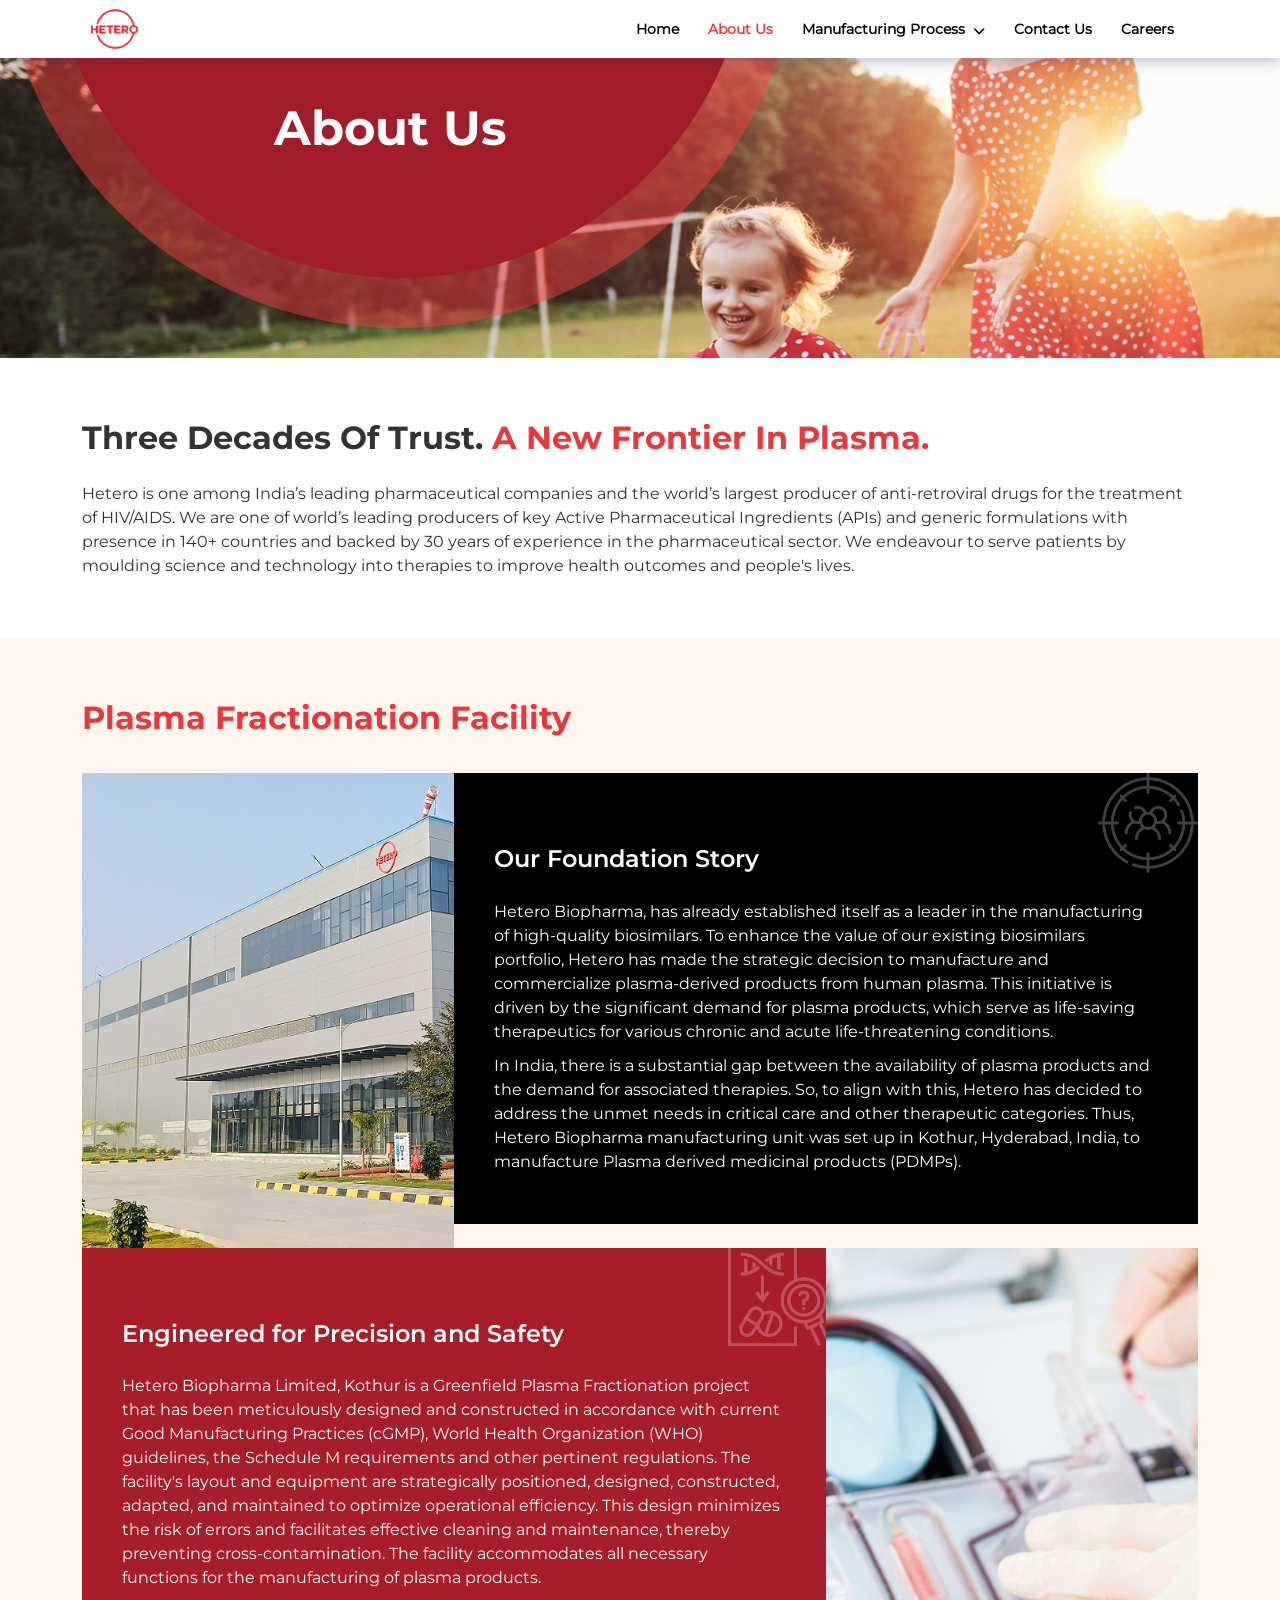
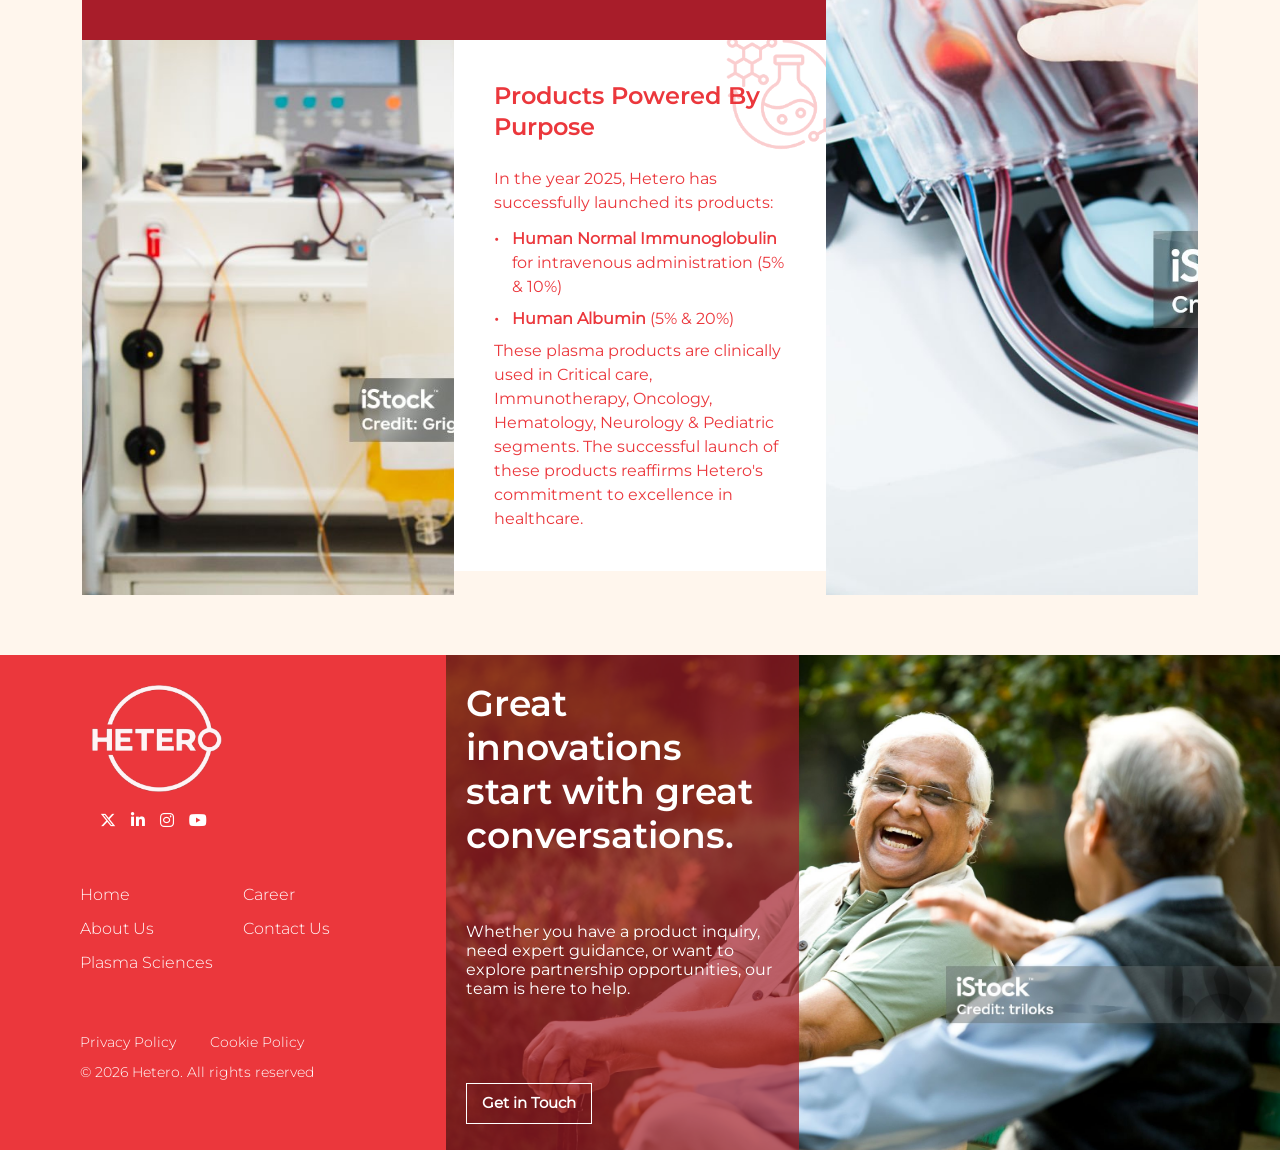
==== about.html @ d01ff50d "added all files" ====
<!doctype html>
<html lang="en">

<head>
    <!-- Required meta tags -->
    <meta charset="utf-8">
    <meta name="viewport" content="width=device-width, initial-scale=1">
    <title>About Us | Plasma Hetero
    </title>
    <meta name="description"
        content="Hetero CDMO: 30+ years of pharmaceutical excellence with 38 state-of-the-art facilities serving 145+ countries. Integrated CDMO services from discovery to commercialization with 25,000+ employees worldwide.">
    <meta name="keywords"
        content="CDMO, contract development manufacturing, pharmaceutical services, drug development, API manufacturing, hetero labs, pharmaceutical outsourcing, clinical trials, commercial manufacturing, global pharma">

    <!-- FavIcon -->
    <link rel="Icon" href="images/LOGO.svg">
    <!-- Bootstrap CSS -->
    <link href="https://cdn.jsdelivr.net/npm/bootstrap@5.0.2/dist/css/bootstrap.min.css" rel="stylesheet"
        integrity="sha384-EVSTQN3/azprG1Anm3QDgpJLIm9Nao0Yz1ztcQTwFspd3yD65VohhpuuCOmLASjC" crossorigin="anonymous">
    <!-- Font Awesome CDN -->
    <link href="https://cdnjs.cloudflare.com/ajax/libs/font-awesome/6.5.0/css/all.min.css" rel="stylesheet">



    <!-- Styling -->
    <link rel="stylesheet" href="css/styles.css">
    <link rel="stylesheet" href="css/responsive.css">

</head>

<body>
    <div class="main">
        <div class="header" id="header">
            <nav class="navbar navbar-expand-lg custom-navbar">
                <div class="container">
                    <div class="row w-100 align-items-center">

                        <!-- Logo -->
                        <div class="col-sm-2 col-3">
                            <a class="navbar-brand" href="index.html">
                                <img src="images/hetero-logos.png" alt="Hetero Logo" class="logo">
                            </a>
                        </div>
                        <!-- Menu -->
                        <div class="col-9 d-block d-xl-none">
                            <div class="d-flex justify-content-end">
                                <button class="mobile-menu-toggle" id="mobileMenuToggle">
                                    <span></span>
                                    <span></span>
                                    <span></span>
                                </button>
                            </div>
                        </div>
                        <div class="col-sm-10">
                            <div class="menu text-end">
                                <ul>
                                    <li><a href="index.html">Home</a></li>
                                    <li><a href="about.html" class="active">About Us</a></li>
                                    <li>
                                        <a href="#">
                                            Manufacturing Process
                                            <i class="fas fa-chevron-down"></i>
                                        </a>
                                        <ul class="smlmenu">
                                            <li><a href="plasma.html#plasma-fractionation">Plasma Fractionation</a></li>
                                            <li><a href="plasma.html#manufacturing-process">Manufacturing Process</a>
                                            </li>
                                            <li><a href="products.html">Our Products</a></li>
                                        </ul>
                                    </li>
                                    <li><a href="contact.html">Contact Us</a></li>
                                    <li><a href="career.html">Careers</a></li>
                                </ul>
                            </div>
                        </div>

                    </div>
                </div>
            </nav>

        </div>

        <!-- Mobile Side Navigation -->
        <div class="mobile-sidenav" id="mobileSidenav">
            <div class="sidenav-content">
                <div class="sidenav-header">
                    <button class="close-btn" id="closeSidenav">&times;</button>
                </div>

                <ul class="mobile-menu">
                    <li><a href="index.html">Home</a></li>
                    <li><a href="about.html" class="active">About Us</a></li>
                    <li class="mobile-dropdown">
                        <a href="#" class="mobile-dropdown-toggle">Manufacturing Process <i
                                class="fas fa-chevron-down arrow"></i></a>
                        <div class="mobile-submenu">
                            <a href="plasma.html#plasma-fractionation">Plasma Fractionation</a>
                            <a href="plasma.html#manufacturing-process">Manufacturing Process</a>
                            <a href="products.html">Our Products</a>
                        </div>
                    </li>
                    <li><a href="contact.html">Contact Us</a></li>
                    <li><a href="career.html">Careers</a></li>
                </ul>
            </div>
        </div>

        <!-- Overlay for mobile menu -->
        <div class="mobile-overlay" id="mobileOverlay"></div>


        <!-- Banner -->

        <div class="innerbanner" style="background-image: url(images/innerbanner/aboutus.png);">
            <!-- Large Curved Circle Overlay (Left) -->
            <div class="circle-overlay-large"></div>

            <!-- Small Decorative Circle (Right) -->
            <div class="circle-design-right">
                <div class="circle-inner"></div>
            </div>

            <div class="container">
                <div class="row">
                    <div class="col-lg-6 col-sm-12 col-12">
                        <h2>About Us</h2>
                    </div>
                </div>
            </div>
        </div>



        <section class="section section-light">
            <div class="container">
                <div class="content-wrap">
                    <h2 class="section-title">
                        <span class="title-dark">Three Decades Of Trust.</span>
                        <span class="title-accent">A New Frontier In Plasma.</span>
                    </h2>

                    <p class="section-desc">
                        Hetero is one among India’s leading pharmaceutical companies and the world’s
                        largest producer of anti-retroviral drugs for the treatment of HIV/AIDS.
                        We are one of world’s leading producers of key Active Pharmaceutical
                        Ingredients (APIs) and generic formulations with presence in 140+ countries
                        and backed by 30 years of experience in the pharmaceutical sector.
                        We endeavour to serve patients by moulding science and technology into
                        therapies to improve health outcomes and people's lives.
                    </p>
                </div>
            </div>
        </section>

        <section class="section section-soft">
            <div class="container">

                <h2 class="title-accent">Plasma Fractionation Facility</h2>

                <!-- ROW 1 -->
                <div class="row g-0">
                    <div class="col-lg-4 col-md-12">
                        <div class=" plasma-image">
                            <img src="images/building-block.png" alt="">
                        </div>
                    </div>

                    <div class="col-lg-8 col-md-12">
                        <div class="plasma-box plasma-dark">
                            <div class="plamaicon">
                                <img src="images/epidemiology.png" alt="">
                            </div>
                            <div class="plasma-content">
                                <h3 class="plasma-title">Our Foundation Story</h3>
                                <p class="plasma-text">
                                    Hetero Biopharma, has
                                    already established itself as a leader in the manufacturing of high-quality
                                    biosimilars. To enhance the value of our existing biosimilars portfolio, Hetero has
                                    made the strategic decision to manufacture and commercialize plasma-derived products
                                    from human plasma. This initiative is driven by the significant demand for plasma
                                    products, which serve as life-saving therapeutics for various chronic and acute
                                    life-threatening conditions.
                                </p>
                                <p class="plasma-text">In India, there is a substantial gap between the availability of
                                    plasma products and the demand for associated therapies. So, to align with this,
                                    Hetero has decided to address the unmet needs in critical care and other therapeutic
                                    categories. Thus, Hetero Biopharma manufacturing unit was set up in Kothur,
                                    Hyderabad, India, to manufacture Plasma derived medicinal products (PDMPs).  </p>
                            </div>
                        </div>
                    </div>
                </div>

                <!-- ROW 2 -->
                <div class="row g-0">
                    <div class="col-lg-8 col-md-12 order-lg-1 order-2">
                        <!-- Red Box with nested row inside -->
                        <div class="plasma-box plasma-accent">
                            <div class="plamaicon">
                                <img src="images/drug.png" alt="">
                            </div>
                            <div class="plasma-content">
                                <h3 class="plasma-title">Engineered for Precision and Safety</h3>
                                <p class="plasma-text">
                                    Hetero Biopharma Limited, Kothur is a Greenfield Plasma Fractionation project
                                    that has been meticulously designed and constructed in accordance with current Good
                                    Manufacturing Practices (cGMP), World Health Organization (WHO) guidelines, the
                                    Schedule M requirements and other pertinent regulations. The facility's layout and
                                    equipment are strategically positioned, designed, constructed, adapted, and
                                    maintained to optimize operational efficiency. This design minimizes the risk of
                                    errors and facilitates effective cleaning and maintenance, thereby preventing
                                    cross-contamination. The facility accommodates all necessary functions for the
                                    manufacturing of plasma products.
                                </p>
                            </div>
                        </div>

                        <!-- Nested Row for bottom 2 boxes -->
                        <div class="row g-0">
                            <div class="col-lg-6 col-md-12">
                                <div class="plasma-image-light">
                                    <img src="images/block-3.jpg" alt="">
                                </div>
                            </div>

                            <div class="col-lg-6 col-md-12">
                                <div class="plasma-box plasma-light">
                                    <div class="plamaicon">
                                        <img src="images/catalyst.png" alt="">
                                    </div>
                                    <h3 class="plasma-title">Products Powered By Purpose</h3>
                                    <p class="plasma-subtitle">In the year 2025, Hetero has successfully
                                        launched its products:</p>
                                    <ul class="plasma-list">
                                        <li><strong>Human Normal Immunoglobulin</strong> for intravenous administration
                                            (5% & 10%)</li>
                                        <li><strong>Human Albumin</strong> (5% & 20%)</li>
                                    </ul>
                                    <p class="plasma-text-small">
                                        These plasma products are clinically used in Critical care, Immunotherapy,
                                        Oncology, Hematology, Neurology & Pediatric segments. The successful launch of
                                        these products reaffirms Hetero's commitment to excellence in healthcare.
                                    </p>
                                </div>
                            </div>
                        </div>
                    </div>

                    <div class="col-lg-4 col-md-12 order-lg-2 order-1">
                        <div class="plasma-image plasma-image-full-height">
                            <img src="images/block-2.jpg" alt="">
                        </div>
                    </div>
                </div>

            </div>
        </section>

        <footer class="footer">
            <div class="container-fluid">
                <div class="footer-row">

                    <!-- LEFT : BRAND -->
                    <div class="footer-brand order-lg-1 order-2">
                        <div class="footer-box">
                            <img src="images/footer-logo.png" alt="Hetero" class="footer-logo" width="130" height="auto">
                            <ul class="footer-social">
                                <li><a href="https://x.com/heteroofficial" target="_blank"><i
                                            class="fa-brands fa-x-twitter"></i></a></li>
                                <li><a href="https://www.linkedin.com/company/hetero/" target="_blank"><i
                                            class="fa-brands fa-linkedin-in"></i></a></li>
                                <li><a href="https://www.instagram.com/hetero_pharma/" target="_blank"><i
                                            class="fa-brands fa-instagram"></i></a></li>
                                <li><a href="https://www.youtube.com/channel/UCTvsR0a-IavUR-biF5Lx3kg"
                                        target="_blank"><i class="fa-brands fa-youtube"></i></a></li>
                            </ul>

                        </div>
                        <div class="footer-box">
                            <ul class="footer-menu footer-menu-2col">
                                <li><a href="index.html">Home</a></li>
                                <li><a href="about.html">About Us</a></li>

                                <li><a href="career.html">Career</a></li>
                                <li><a href="contact.html">Contact Us</a></li>
                                <li><a href="plasma.html">Plasma Sciences</a></li>
                            </ul>

                            <div class="footer-legal">
                                <a href="privacy.html" target="_blank">Privacy Policy</a>
                                <a href="cookie.html" target="_blank">Cookie Policy</a>
                                <p>© 2026 Hetero. All rights reserved</p>
                            </div>
                        </div>
                    </div>

                    <div class="right-col order-lg-2 order-1">
                        <div class="footer-img">
                            <img src="images/footer-img.jpg" alt="">
                        </div>

                        <!-- CENTER : CTA -->
                        <div class="footer-box-right">
                            <h3 class="footer-title">
                                Great innovations<br>
                                start with great<br>
                                conversations.
                            </h3>

                            <p class="footer-text">
                                Whether you have a product inquiry, need expert guidance,
                                or want to explore partnership opportunities, our team is here to help.
                            </p>

                            <a href="contact.html" class="btn-footer">Get in Touch</a>
                        </div>
                    </div>



                </div>
            </div>
        </footer>
    </div>


    <!-- JS Scripts at the end for better performance -->
    <script src="https://ajax.googleapis.com/ajax/libs/jquery/3.5.1/jquery.min.js"></script>

    <!-- Bootstrap Bundle with Popper -->
    <script src="https://cdn.jsdelivr.net/npm/bootstrap@5.3.3/dist/js/bootstrap.bundle.min.js"></script>

    <script src="js/script.js"></script>
</body>

</html>
---- css/styles.css ----
@font-face {
    font-family: 'Montserrat-Regular';
    src: url(../fonts/Montserrat-Regular.ttf);
}

@font-face {
    font-family: 'Montserrat-Light';
    src: url(../fonts/Montserrat-Light.ttf);
}

@font-face {
    font-family: 'Montserrat-Medium';
    src: url(../fonts/Montserrat-Medium.ttf);
}

@font-face {
    font-family: 'Montserrat-SemiBold';
    src: url(../fonts/Montserrat-SemiBold.ttf);
}

@font-face {
    font-family: 'Montserrat-Bold';
    src: url(../fonts/Montserrat-Bold.ttf);
}


.text-danger {
    color: #EB373C !important;
}


h1 {
    font-size: 40px;
    line-height: 1.35;
    margin-bottom: 0.4em;
    font-weight: 800;
}

h2 {
    font-size: 32px;
    line-height: 40px;
    margin-bottom: 35px;
    font-family: 'Montserrat-Bold';
}

h3 {
    font-size: 34px;
    font-family: 'Montserrat-SemiBold';
    color: #000;
    line-height: normal;
}

h4 {
    font-size: 24px;
    line-height: normal;
    margin-bottom: 1em;
}

h5 {
    font-size: 12px;
    line-height: 1.6;
    margin-bottom: 1.1em;
}

ul {
    list-style-type: none;
    margin: 0px !important;
    padding: 0px;
}

ul li {
    list-style-type: none;
    margin: 0px;
    padding: 0;
    font-size: 12px;
}

p {
    font-size: 16px;
    padding-bottom: 0;
    margin-bottom: 0;
}

a {
    text-decoration: none;
}

html {
    height: 100%;
    width: 100%;
}

body {
    height: 100%;
    overflow-x: hidden;
    font-family: 'Montserrat-Regular';
    color: #000
}

img,
div {
    -moz-transition: all 1s ease-in-out;
    -o-transition: all 1s ease-in-out;
    -ms-transition: all 1s ease-in-out;
    transition: all 1s ease-in-out;
}

section {
    padding: 60px 0 60px 0;
}

.main {
    width: 100%;
}


#header {
    background: rgb(255, 255, 255);
    position: fixed;
    top: 0;
    width: 100%;
    z-index: 999;
    transition: all 0.3s ease-in-out;
    padding: 0px 0;
    left: 0 !important;
    right: 0 !important;
    box-shadow: 0px 4px 12px 0px #2D255640;
    overflow: visible;
}

/* #header.scrolled {background: rgba(255, 255, 255, 1);box-shadow: 0px 2px 10px 0px #F3D9E2;} */
.logo {
    width: 40%;
    padding-bottom: 0px;
    max-height: 120px;
}

.navbar {
    padding: 0;
}

.menu ul {
    transition: all 1s ease-in-out;
    position: relative;
    margin: 0;
    padding: 0;
    list-style: none;
}

.menu ul li {
    display: inline-block;
    text-align: end;
    position: relative;
}

.menu ul li a {
    display: block;
    text-align: center;
    padding-left: 25px;
    font-weight: 600;
    font-size: 14px;
    font-style: normal;
    line-height: normal;
    color: #000;
    position: relative;
    text-decoration: none;
    transition: all 0.3s ease-in-out;
}

.menu ul li a.active {
    color: #EB373C;
    font-weight: 600;
}

.line {
    position: relative;
}

.line::before {
    position: absolute;
    content: "";
    top: 10px;
    right: 77px;
    width: 4px;
    height: 15px;
    background-color: #D9D9D9;
}

/* Hover effect - top border */
.menu ul li a::before {
    content: "";
    position: absolute;
    top: -36px;
    left: 8px;
    height: 6px;
    width: 100%;
    background-color: #EB373C;
    transform: scaleX(0);
    transform-origin: center;
    transition: transform 0.3s ease-in-out;
}

/* Show top line on hover */
.menu>ul>li>a:hover::before {
    transform: scaleX(1);
}

/* Show top line when menu item is active */
.menu>ul>li>a.active::before {
    transform: scaleX(1);
}

/* Base submenu state */
.menu ul li>ul {
    position: absolute;
    top: calc(100% + 35px);
    left: 50%;
    transform: translateX(-40%);
    background-color: #EB373C;
    display: block;
    text-align: left !important;
    backdrop-filter: blur(16px);
    border-radius: 0px;
    opacity: 0;
    visibility: hidden;
    transition: opacity 0.3s ease-in-out, visibility 0.3s ease-in-out;
    overflow: visible;
    pointer-events: none;
    min-width: 185px;
    max-width: 210px;
    box-shadow: 0px 4px 12px 0px rgba(45, 37, 86, 0.15);
    z-index: 1000;
    margin-top: 0;
    border: 1.5px solid #EB373C
}

/* Invisible bridge to prevent hover gap - FIXED */
.menu ul li>ul::before {
    content: '';
    position: absolute;
    top: -30px;
    /* Changed to match 30px gap */
    left: -20px;
    /* Extended to left */
    right: -20px;
    /* Extended to right */
    height: 30px;
    /* Changed to 30px to cover the full gap */
    background: transparent;
    pointer-events: auto;
}

/* Show submenu on parent li hover - PURE CSS */
.menu ul li:hover>ul {
    opacity: 1;
    visibility: visible;
    pointer-events: auto;
}

/* Alternative: If you want to keep using .show-sub class from JavaScript */
.menu ul li>ul.show-sub {
    opacity: 1;
    visibility: visible;
    pointer-events: auto;
}

/* Submenu items */
.menu ul li>ul li {
    border-bottom: 1px solid #EB373C;
    display: block;
    width: 100%;
    opacity: 0;
    transform: translateY(10px);
    transition: opacity 0.5s ease-in-out, transform 0.5s ease-in-out;
}

/* Animate submenu items when parent is hovered */
.menu ul li:hover>ul li {
    opacity: 1;
    transform: translateY(0);
}

/* Also animate when show-sub class is present (for JS control) */
.menu ul li>ul.show-sub li {
    opacity: 1;
    transform: translateY(0);
}

/* Stagger animation for each item */
.menu ul li:hover>ul li:nth-child(1),
.menu ul li>ul.show-sub li:nth-child(1) {
    transition-delay: 0.1s;
}

.menu ul li:hover>ul li:nth-child(2),
.menu ul li>ul.show-sub li:nth-child(2) {
    transition-delay: 0.2s;
}

.menu ul li:hover>ul li:nth-child(3),
.menu ul li>ul.show-sub li:nth-child(3) {
    transition-delay: 0.3s;
}

.menu ul li>ul li:last-child {
    border-bottom: none;
}

.menu ul li>ul li a {
    font-size: 14px;
    color: #fff;
    font-family: 'Montserrat-Light';
    white-space: nowrap;
    padding: 12px 15px;
    text-align: left;
    transition: all 0.3s ease-in-out;
}

/* active link */
.mobile-menu li a.active {
    color: rgba(161, 29, 41, 1);
    font-weight: 700;
    /* your theme color */
}

.menu ul li>ul li>a:hover {
    color: #fff;
    font-weight: 700 !important;
}

/* Icon rotation - SMALLER SIZE & SLOWER */
.menu a i {
    display: inline-block;
    transition: transform 0.6s cubic-bezier(0.4, 0, 0.2, 1);
    /* Smooth easing curve */
    margin-left: 4px;
    font-size: 12px;
    /* Reduced icon size */
    vertical-align: middle;
}

/* Rotate icon when submenu is shown */
.menu ul li:hover>a i {
    transform: rotate(180deg);
}


/* Home Page */

.main-collection {
    position: relative;
    margin-top: 40px;
    overflow: hidden;
}

.main-collection .container-fluid {
    padding: 0;
    margin-bottom: 40px;
}

.main-row {
    margin-bottom: 30px;
    position: relative;
    display: flex;
    flex-direction: row;
    width: 100%;
    justify-content: space-between;
    align-items: center;
}

.main-left {
    background-color: #A11D29;
    width: 55%;
    position: relative;
    padding: 100px 80px 80px;
    z-index: 1;
}

.main-right {
    width: 45%;
    position: relative
}

.main-right img {
    width: 100%;
    height: 100%;
    min-height: 380px;
    object-fit: cover;
    object-position: left;
}

.main-left-content h2 {
    color: #fff;
}

.main-left-content p {
    color: #fff;
    margin-bottom: 12px;
}

/* Light Pink/Rose Shadow Layer - Top Left */
.main-left::before {
    content: '';
    position: absolute;
    top: -38px;
    left: -70px;
    width: calc(100% + 100px);
    /* Extended 160px to the right */
    height: calc(100% + 80px);
    background: #A11D29B2;
    /* Light dusty rose/pink */
    z-index: -1;
    /* Behind dark red, in front of image */
}


/* banners */
.banner {
    position: relative;
    width: 100%;
    height: 500px;
    background-position: center;
    background-size: cover;
    background-repeat: no-repeat;
    overflow: hidden;
    display: flex;
    align-items: center;
    justify-content: flex-start;
    overflow: hidden;
}

.circle-overlay-large {
    position: absolute;
    left: 0px;
    bottom: -60px;
    /* Changed from top: 0 to bottom: 0 */
    max-width: 55%;
    /* Optional: prevents image from being too large */
}

.circle-overlay-large img {
    width: 100%;
    height: auto;
    /* Changed from height: 100% to maintain aspect ratio */
    display: block;
}

/* Make sure text stays above the overlays */
.banner h2 {
    color: #fff;
    font-size: 42px;
    font-weight: bold;
    margin-top: 30px;
    position: relative;
    z-index: 2;
    text-align: left;
    margin-left: 0;
    line-height: 1.2;
}

.banner p {
    color: #fff;
    font-size: 16px;
    position: relative;
    z-index: 2;
    text-align: left;
    margin-left: 0;
}

.bannertext {
    margin-top: 100px;
}

.pillar-section {
    position: relative;
    height: 748px;
}

/* Left side - Cards */
.cards-container {
    position: absolute;
    left: 0;
    top: 0;
    width: 50%;
    height: 100%;
    display: flex;
    flex-direction: column;
    padding: 0;
    background: transparent;
    z-index: 2;
    gap: 0;
}

/* Card base state - equal heights, no spacing */
.pillar-card {
    padding: 10px 20px;
    margin: 0;
    border: 0;
    border-radius: 0;
    cursor: pointer;
    transition: all 0.8s cubic-bezier(0.25, 0.46, 0.45, 0.94);
    position: relative;
    overflow: hidden;
    flex: 1 1 0;
    min-height: 0;
    display: flex;
    align-items: center;
    transform-origin: center;
    box-sizing: border-box;
}

/* Hover and Active state - smooth grow */
.pillar-card:hover,
.pillar-card.active-card {
    flex: 1.15 1 0;
    padding: 16px 40px;
}

.card-manufacturing {
    background: rgba(0, 0, 0, 0.15);
}

.card-quality {
    background: rgba(161, 29, 41, 0.5);
}

.card-technology {
    background: rgba(235, 55, 60, 0.5);
}

.card-network {
    background: hsla(30, 100%, 96%, 0.5);
}

.card-content {
    position: static;
    z-index: 1;
    width: 100%;
    transition: all 0.8s cubic-bezier(0.25, 0.46, 0.45, 0.94);
}

.card-icon {
    margin-bottom: 1rem;
    position: absolute;
    top: 15px;
    right: 15px;
    transition: none
}

.card-icon img {
    width: 55px;
    object-fit: contain;
    display: block;
    transition: opacity 0.5s ease;
}

.card-icon .icon-hover {
    position: absolute;
    top: 0;
    left: 0;
    opacity: 0;
}

/* Show default icon by default */
.card-icon .icon-default {
    opacity: 1;
}

/* On card hover or active, show hover icon */
.pillar-card:hover .card-icon .icon-default,
.pillar-card.active-card .card-icon .icon-default {
    opacity: 0;
}

.pillar-card:hover .card-icon .icon-hover,
.pillar-card.active-card .card-icon .icon-hover {
    opacity: 1;
}

/* .card-icon svg {width: 28px;height: 28px;fill: white;} */
.pillar-card h3 {
    color: white;
    font-size: 24px;
    font-weight: 600;
    margin-bottom: 10px;
    clear: none;
    transition: all 0.8s cubic-bezier(0.25, 0.46, 0.45, 0.94);
}

.pillar-card p {
    color: rgba(255, 255, 255, 0.9);
    font-size: 14px;
    line-height: normal;
    clear: both;
    transition: all 0.8s cubic-bezier(0.25, 0.46, 0.45, 0.94);
    font-family: 'Montserrat-Regular';
}

.pillar-card.active-card p {
    font-family: 'Montserrat-Medium';
}

/* Right side - Background Image */
.image-container {
    width: 100%;
    position: relative;
    overflow: hidden;
    height: 748px;
}

.background-image {
    position: absolute;
    top: 0;
    left: 0;
    width: 100%;
    height: 750px;
    background-size: cover;
    background-position: left;
    opacity: 0;
    transition: opacity 0.8s cubic-bezier(0.25, 0.46, 0.45, 0.94);
}

.background-image.active {
    opacity: 1;
}

.bg-manufacturing {
    background-image: url('../images/pillar-facility-3.jpg');
}

.bg-quality {
    background-image: url('../images/pillar-facility-2.jpg');
}

.bg-technology {
    background-image: url('../images/pillar-facility-1.jpg');
    background-position: center;
}

.bg-network {
    background-image: url('../images/pillar-facility-4.jpg');
}

/* Overlay Content */
.image-overlay {
    position: absolute;
    top: 0;
    left: 0;
    width: 100%;
    height: 100%;
    background: linear-gradient(180deg, rgba(0, 0, 0, 0.5) 0%, rgba(0, 0, 0, 0) 100%);
    display: flex;
    flex-direction: column;
    justify-content: space-between;
    z-index: 1;
}

.facility-header {
    text-align: right;
    padding: 40px;
}

.facility-header h2 {
    color: white;
    font-size: 32px;
    font-weight: 700;
    margin-bottom: 10px;
}

.explore-btn {
    display: inline-flex;
    align-items: center;
    gap: 0.5rem;
    color: #fff;
    text-decoration: none;
    font-size: 1rem;
    font-weight: 500;
    transition: all 0.3s ease;
    padding: 12px 24px;
    border-radius: 0px;
    background: transparent;
}

.explore-btn:hover {
    background: linear-gradient(104.09deg, #EB373C -1.63%, #851F22 94.96%);
    color: #fff;
}

.explore-btn i {
    transition: transform 0.3s ease;
}

.explore-btn:hover i {
    transform: translateX(5px);
}

/* Active state colors */
.card-manufacturing.active-card {
    background: linear-gradient(312.52deg, #A11D29 -7.88%, #000000 37.8%);
}

.card-quality.active-card {
    background: rgba(161, 29, 41, 1);
}

.card-technology.active-card {
    background: linear-gradient(313.36deg, #000000 -22.54%, #EB373C 28.66%);
}

.card-network.active-card {
    background: linear-gradient(312.81deg, #EB373C -54.64%, #FFF6ED 36.67%);
}

.card-network.active-card h3,
.card-network.active-card p {
    color: rgba(235, 55, 60, 1);
    font-family: 'Montserrat-Medium';
}

/* ============================= */
/* RESPONSIVE STYLES */
/* ============================= */

/* Tablet and below */
@media (max-width: 1024px) {
    .pillar-section {
        height: auto;
        min-height: 600px;
    }

    .cards-container {
        width: 100%;
        position: relative;
    }

    .pillar-card {
        flex: 1 1 0;
        min-height: 150px;
    }

    .image-container {
        height: 500px;
        position: relative;
    }

    .background-image {
        height: 500px;
    }
}

/* Mobile Carousel Design */
@media (max-width: 768px) {
    .pillar-section {
        height: auto;
        display: flex;
        flex-direction: column;
    }

    /* Cards Container -Horizontal Scroll */
    .cards-container {
        position: relative;
        width: 100%;
        height: auto;
        display: block;
        overflow: hidden;
        order: 2;
    }

    /* Cards Wrapper for Carousel */
    .cards-wrapper {
        display: flex;
        transition: transform 0.5s cubic-bezier(0.25, 0.46, 0.45, 0.94);
        width: 100%;
    }

    .pillar-card {
        flex: 0 0 100%;
        min-width: 100%;
        padding: 40px 20px;
        min-height: auto;
        display: flex;
        flex-direction: column;
        justify-content: center;
    }

    .pillar-card:hover,
    .pillar-card.active-card {
        flex: 0 0 100%;
        padding: 40px 20px;
    }

    /* Image Container - Fixed Height at Top */
    .image-container {
        position: relative;
        width: 100%;
        height: 300px;
        order: 1;
        margin-bottom: 0;
    }

    .background-image {
        height: 300px;
    }

    /* Mobile Navigation Dots - Visible and Styled */
    .mobile-dots {
        display: flex;
        justify-content: center;
        align-items: center;
        gap: 12px;
        padding: 20px;
        position: absolute;
        bottom: 20px;
        left: 50%;
        transform: translateX(-50%);
        z-index: 10;
        background: rgba(0, 0, 0, 0.3);
        backdrop-filter: blur(10px);
        border-radius: 20px;
        padding: 10px 20px;
    }

    .dot {
        width: 10px;
        height: 10px;
        border-radius: 50%;
        background: rgba(255, 255, 255, 0.4);
        cursor: pointer;
        transition: all 0.3s ease;
    }

    .dot.active {
        background: #EB373C;
        width: 12px;
        height: 12px;
    }

    /* Facility Header - Adjust for Mobile */
    .facility-header {
        padding: 20px;
        text-align: left;
    }

    .facility-header h2 {
        font-size: 24px;
        text-align: center;
    }

    .explore-btn {
        font-size: 14px;
        padding: 10px 20px;
    }

    /* Card Content */
    .card-content {
        text-align: center;
    }

    .card-icon {
        position: static;
        margin: 0 auto 15px;
        display: flex;
        justify-content: flex-start;
    }

    .pillar-card h3 {
        font-size: 22px;
        margin-bottom: 15px;
    }

    .pillar-card p {
        font-size: 15px;
        line-height: 1.6;
    }
}

/* Small mobile */
@media (max-width: 480px) {
    .image-container {
        height: 250px;
    }

    .background-image {
        height: 250px;
    }

    .pillar-card {
        padding: 30px 15px;
    }

    .pillar-card h3 {
        font-size: 20px;
    }

    .pillar-card p {
        font-size: 14px;
    }

    .card-icon img {
        width: 50px;
    }

    .facility-header h2 {
        font-size: 28px;
        text-align: left;
    }

    .mobile-dots {
        gap: 8px;
        padding: 8px 15px;
    }

    .dot {
        width: 8px;
        height: 8px;
    }

    .dot.active {
        width: 10px;
        height: 10px;
    }
}




.plasma-list-white {
    list-style: none;
    padding-left: 0;
    margin: 12px 0;
}

.plasma-list-white li {
    padding-left: 12px;
    position: relative;
    margin-bottom: 8px;
    font-size: 16px;
    color: #fff;
    margin-left: 10px;
}

.plasma-list-white li:before {
    content: "•";
    color: #fff;
    font-weight: bold;
    position: absolute;
    left: 0;
}

.plasma-list-white li strong {
    color: #fff;
}

.plasma-box1 {
    display: flex;
    flex-direction: column;
    justify-content: flex-end;
    padding: 40px;
}

.plasma-content1 {
    margin-top: 0px;
}

/* Image Boxes */
.plasma-image1 {
    padding: 0;
    min-height: 280px;
}

.plasma-image1 img {
    width: 100%;
    height: 280px;
    object-fit: cover;
    display: block;
}

/* Full height image for right column - spans all 3 boxes */
.plasma-image-full-height1 {
    height: 600px;
    min-height: 600px;
}

.plasma-image-full-height1 img {
    width: 100%;
    object-fit: cover;
    display: block;
    height: 560px;
}

/* Color Variants */
.plasma-dark1 {
    background: #000;
    color: #fff;
    min-height: 280px;
    position: relative;
    display: flex;
    justify-content: end;
}

.plasma-accent1 {
    background: #a81d2a;
    color: #fff;
    min-height: 280px;
    position: relative;
}

.plasma-light1 {
    background: #fff;
    min-height: 280px;
    position: relative;
}

/* Typography */
.plasma-title1 {
    font-size: 24px;
    font-weight: 700;
    margin-bottom: 25px;
    line-height: 1.3;
    color: #fff;
}

.plasma-subtitle1 {
    font-size: 16px;
    margin-bottom: 12px;
    color: #EB373C;
}

.plasma-text1 {
    font-size: 16px;
    margin-bottom: 10px;
}

.plasma-text-small1 {
    font-size: 16px;
    margin-bottom: 0;
    color: #EB373C
}

.plamaicon1 {
    position: absolute;
    right: 0px;
    margin-left: auto;
    top: 0;
}

.plamaicon1 img {
    width: 140px;
}

.plasma-light1 .plasma-title1 {
    color: #EB373C;
}

.plasma-light1 .plamaicon1 {
    position: absolute;
    top: 0;
    right: 0
}

.plasma-image-light1 {
    padding: 0;
    min-height: 280px;
}

.plasma-image-light1 img {
    width: 100%;
    height: 280px;
    object-fit: cover;
    display: block;
}

.plasma-right1 img {
    width: 100%;
}

.plasma-collection1 {
    position: relative;
}

.plasma-collection1 .container-fluid {
    padding: 0;
    margin-bottom: 40px;
}

.plasma-left1 {
    background-color: #A11D29;
    width: 55%;
    position: relative;
    padding: 40px 80px;
    z-index: 1;
}

.plasma-row1 {
    position: relative;
    display: flex;
    flex-direction: row;
    width: 100%;
    justify-content: space-between;
    align-items: center;
}

.plasma-right1 {
    width: 45%;
    position: relative
}

.plasma-left-content1 h2 {
    color: #fff;
}

.plasma-left-content1 p {
    color: #fff;
    margin-bottom: 12px;
}

/* Light Pink/Rose Shadow Layer - Top Left */
.plasma-left1::before {
    content: '';
    position: absolute;
    top: -38px;
    left: -30px;
    width: calc(100% + 100px);
    /* Extended 160px to the right */
    height: calc(100% + 80px);
    background: #A11D29B2;
    /* Light dusty rose/pink */
    z-index: -1;
    /* Behind dark red, in front of image */
}




/* Inner banners */

.innerbanner {
    position: relative;
    width: 100%;
    height: 300px;
    background-position: center;
    background-size: cover;
    background-repeat: no-repeat;
    overflow: hidden;
}

/* Small Decorative Circle (Right Side - Top) */
.circle-design-right {
    position: absolute;
    top: -530px;
    /* Half visible at top */
    left: 0px;
    /* Position from right edge */
    width: 800px;
    height: 800px;
    border-radius: 50%;
    background-color: #EB373C80;
    /* Light pink outer ring with transparency */
    box-shadow: 0 10px 30px rgba(0, 0, 0, 0.15);
    display: flex;
    align-items: center;
    justify-content: center;
    z-index: 1;
    pointer-events: none;
}

.circle-inner {
    position: relative;
    width: 700px;
    height: 700px;
    border-radius: 50%;
    background-color: #A11D29;
    /* Dark red inner circle */
}

/* Make sure text stays above the overlays */
.innerbanner .container {
    position: relative;
    z-index: 2;
}

.innerbanner h2 {
    color: #fff;
    font-size: 48px;
    font-weight: bold;
    margin-top: 50px;
    position: relative;
    z-index: 2;
    text-align: center;
    margin-left: 70px;
}


/* About */
/* ===== Title ===== */
.section-title {
    font-size: 32px;
    font-family: 'Montserrat-Bold';
    margin-bottom: 24px;
}

/* Title Colors */
.title-dark {
    color: #333;
}

.title-accent {
    color: #EB373C;
    /* red accent */
}

/* ===== Description ===== */
.section-desc {
    font-size: 16px;
    color: #333;
}


/* Plasma Science */
.section-soft {
    background: #FFF6ED;
}

/* Eyebrow */
.section-eyebrow {
    color: #EB373C;
    font-weight: 600;
    margin-bottom: 30px;
    font-size: 20px;
}

/* Box Base */
.plasma-box {
    display: flex;
    flex-direction: column;
    justify-content: center;
    padding: 40px;
}

.plasma-content {
    margin-top: 30px;
}

/* Image Boxes */
.plasma-image {
    padding: 0;
    min-height: 474.2px;
}

.plasma-image img {
    width: 100%;
    height: 474.2px;
    object-fit: cover;
    display: block;
}

/* Full height image for right column - spans all 3 boxes */
.plasma-image-full-height {
    height: 838.09px;
    min-height: 600px;
}

.plasma-image-full-height img {
    width: 100%;
    height: 947px;
    object-fit: cover;
    display: block;
}

/* Color Variants */
.plasma-dark {
    background: #000;
    color: #fff;
    min-height: 280px;
    position: relative;
}

.plasma-accent {
    background: #a81d2a;
    color: #fff;
    min-height: 320px;
    position: relative;
}

.plasma-light {
    background: #fff;
    min-height: 280px;
    position: relative;
}

/* Typography */
.plasma-title {
    font-size: 24px;
    font-weight: 700;
    margin-bottom: 25px;
    line-height: 1.3;
    color: #fff;
}

.plasma-subtitle {
    font-size: 16px;
    margin-bottom: 12px;
    color: #EB373C;
}

.plasma-text {
    font-size: 16px;
    margin-bottom: 10px;
}

.plasma-text-small {
    font-size: 16px;
    margin-bottom: 0;
    color: #EB373C
}

.plasma-list {
    list-style: none;
    padding-left: 0;
    margin: 12px 0;
}

.plasma-list li {
    padding-left: 18px;
    position: relative;
    margin-bottom: 8px;
    font-size: 16px;
    color: #EB373C
}

.plasma-list li:before {
    content: "•";
    color: #EB373C;
    font-weight: bold;
    position: absolute;
    left: 0;
}

.plasma-list li strong {
    color: #EB373C;
}

.plamaicon {
    position: absolute;
    right: 0px;
    margin-left: auto;
    top: 0;
}

.plamaicon img {
    width: 100px;
}

.plasma-light .plasma-title {
    color: #EB373C;
}

.plasma-light .plamaicon {
    position: absolute;
    top: 0;
    right: 0
}

.plasma-image-light {
    padding: 0;
    min-height: 555px;
}

.plasma-image-light img {
    width: 100%;
    height: 555px;
    object-fit: cover;
    display: block;
}

.plasma-right img {
    width: 100%;
    height: 600px;
    object-fit: cover;
}

.plasma-collection {
    position: relative;
}

.plasma-collection .container-fluid {
    padding: 0;
    margin-bottom: 40px;
}

.plasma-left {
    background-color: #A11D29;
    width: 55%;
    position: relative;
    padding: 40px 80px;
    z-index: 1;
}

.plasma-row {
    position: relative;
    display: flex;
    flex-direction: row;
    width: 100%;
    justify-content: space-between;
    align-items: center;
}

.plasma-right {
    width: 45%;
    position: relative
}

.plasma-left-content h2 {
    color: #fff;
}

.plasma-left-content p {
    color: #fff;
    margin-bottom: 12px;
}

/* Light Pink/Rose Shadow Layer - Top Left */
.plasma-left::before {
    content: '';
    position: absolute;
    top: -38px;
    left: -30px;
    width: calc(100% + 100px);
    /* Extended 160px to the right */
    height: calc(100% + 80px);
    background: #A11D29B2;
    /* Light dusty rose/pink */
    z-index: -1;
    /* Behind dark red, in front of image */
}



/* Manufacture */
.manufacture .container-fluid {
    padding: 0 !important;
    max-width: 100%;
}

.manufature-grid {
    width: 100%;
    display: flex;
    flex-wrap: nowrap;
    gap: 0;
}

.manufacture-img {
    flex: 0 0 34.8%;
    min-width: 0;
    margin: 0;
    padding: 0;
}

.manufacture-img img {
    width: 100%;
    object-fit: cover;
    display: block;
    vertical-align: bottom;
    height: 100%;
}

.manufacture-content {
    flex: 1 1 auto;
    min-width: 0;
    margin-left: -1px;
    padding: 60px 40px;
    background-color: #A11D29;
    position: relative;
}

.manufacture-content p {
    color: #fff;
    margin-bottom: 12px;
    font-weight: 700;
}

.manufacture-content h2 {
    color: #fff;
    margin-top: 6px;
}

.manufactureicon {
    position: absolute;
    top: 0;
    right: 0;
}

.manufactureicon img {
    width: 100px;
}

/* Products */
.product-row {
    position: relative;
}

.prodcuts-content p {
    color: #fff;
    font-size: 15px;
    text-align: center;
    line-height: normal;
}

.product-row .container-fluid {
    padding: 0;
}

.product-grid {
    width: 100%;
    display: flex;
}

.product-img {
    max-width: 35.33333333%;
    width: 100%;
}

.product-img img {
    width: 100%;
    max-height: 554px;
    object-fit: cover;
    height: 100%;
}

.product-content {
    padding: 60px 40px;
    background-color: #A11D29;
    position: relative;
    max-width: 65.1222%
}

.product-content h2 {
    color: #fff;
    margin-top: 6px;
}

.product-content ul li {
    list-style: disc;
    font-size: 15px;
    font-weight: 500;
    margin-left: 25px;
    color: #fff;
    margin-bottom: 8px;
}

.therapy-card {
    background-color: #FFF6ED;
}

.therapy-left {
    display: flex;
    flex-direction: column;
    height: 100%;
}

.therapy-content {
    padding: 30px;
}

.indications {
    background-color: #a81d2a;
    padding: 30px;
    margin-top: auto;
}

.indications h4 {
    color: #fff;
    font-family: 'Montserrat-SemiBold'
}

.indications p {
    color: #fff;
    font-size: 16px;
}

.therapy-content h4 {
    color: #A11D29;
    font-weight: 600;
    font-family: 'Montserrat-SemiBold'
}

.therapy-content ul li {
    list-style-type: disc;
    margin-left: 20px;
    margin-bottom: 8px;
    color: #A11D29;
    font-size: 16px;
}

.therapy-images-right {
    display: flex;
    justify-content: flex-start;
    align-items: center;
    gap: 1rem;
    min-height: 100%;
    padding: 0px;
}

.therapy-images-right .therapy-images {
    flex: 0 0 auto;
    max-width: 45%;
}

.therapy-images-right .therapy-images img {
    width: 100%;
    height: auto;
    min-height: 280px;
    object-fit: contain;
}

.therapy-images img {
    width: 100%;
}

.products-content h2 {
    color: #fff;
    font-size: 34px;
    font-weight: bold;
    margin-top: 40px;
    position: relative;
    z-index: 2;
    text-align: center;
    margin-left: 20px;
    margin-bottom: 25px;
}

.products-content p {
    color: #fff;
    text-align: center;
    font-size: 15px;
    line-height: normal;
    width: 60%;
    margin: 0 auto;
}


/* Contact Us */
.contact-row {
    margin-bottom: 30px;
    position: relative;
    display: flex;
    flex-direction: row;
    width: 100%;
    justify-content: space-between;
    align-items: center;
}

.contact-label {
    font-size: 22px;
    font-weight: 600;
    color: #ffff;
}

.contact-value {
    font-size: 18px;
    line-height: normal;
    color: #fff;
    padding-left: 30px;
    margin-top: 10px;
}

.contact-value a {
    color: #fff;
    text-decoration: none;
    transition: all 0.3s ease-in-out;
}

.contact-value a:hover {
    text-decoration: underline;
}

.contact-collection {
    position: relative;
    margin-top: 40px;
}

.contact-collection .container-fluid {
    padding: 0;
    margin-bottom: 40px;
}

.contact-left {
    background-color: #A11D29;
    width: 55%;
    position: relative;
    padding: 60px 80px 40px;
    z-index: 1;
}

.contact-right {
    width: 45%;
    position: relative
}

.contact-right img {
    width: 100%;
}

.contact-left-content h2 {
    color: #fff;
}

.contact-left-content p {
    color: #fff;
    margin-bottom: 12px;
}

/* Light Pink/Rose Shadow Layer - Top Left */
.contact-left::before {
    content: '';
    position: absolute;
    top: -48px;
    left: -90px;
    width: calc(100% + 100px);
    /* Extended 160px to the right */
    height: calc(100% + 100px);
    background: #A11D29B2;
    /* Light dusty rose/pink */
    z-index: -1;
    /* Behind dark red, in front of image */
}

.contact-details {
    background-color: #FFF6ED;
}

.contact-left-img img {
    width: 100%;
    height: auto;
    mix-blend-mode: multiply;
}

/* Form */
.career-form .form-label {
    font-size: 14px;
    font-weight: 600;
    text-align: left !important;
    display: flex;
    gap: 5px;
    align-items: center;
    white-space: nowrap;
    margin-bottom: 2px;
    color: #fff;
}

.form-label {
    font-size: 14px;
    font-weight: 600;
    text-align: left !important;
    display: flex;
    gap: 5px;
    align-items: center;
    white-space: nowrap;
    margin-bottom: 2px;
}

.form-control {
    text-align: left;
    color: #8B8B8B;
    font-size: 12px;
    padding: 8px 16px;
    border: 1px solid #DEDEDE;
    border-radius: 0px;
}

.form-check-label {
    font-size: 12px;
    margin-bottom: 0;
    margin-top: 3px;
}

.form-check-label a {
    color: #EB373C;
    transition: all 0.3s ease-in-out;
}

.form-check-label a:hover {
    font-weight: 600;
}

.form-check-input {
    border-color: #EB373C !important;
    width: 14px;
    height: 14px;
}

.btn-outline-danger {
    display: inline-block;
    padding: 6px 15px;
    background-color: transparent;
    color: #EB373C;
    font-size: 12px;
    font-weight: 500;
    border-radius: 0px;
    text-decoration: none;
    transition: background-color 0.3s ease-in-out;
    border: 1px solid #EB373C;
    font-family: 'Montserrat-Medium';
    margin: 0;
}

.btn-outline-danger:hover {
    background-color: #EB373C;
    color: #fff;
}

.form-select {
    text-align: left;
    color: #8B8B8B;
    font-size: 12px;
    padding: 8px 16px;
    border: 1px solid #DEDEDE;
    border-radius: 0px;
}

.form-check-input:checked {
    background-color: #EB373C !important;
}

.form-control:focus {
    outline: none !important;
    border-color: rgba(235, 55, 60, .2) !important;
    box-shadow: 0 0 0 .25rem rgba(235, 55, 60, .2) !important;
}

.form-select:focus {
    outline: none !important;
    border-color: rgba(235, 55, 60, .2) !important;
    box-shadow: 0 0 0 .25rem rgba(235, 55, 60, .2) !important;
}

.btn-outline-light {
    border-radius: 0 !important;
}

.phone-input-wrapper {
    display: flex;
    flex-direction: column;
}

.phone-input-group {
    display: flex;
}

.phone-dropdown {
    width: 105px;
    border-top-right-radius: 0;
    border-bottom-right-radius: 0;
}

.phone-input {
    border-top-left-radius: 0 !important;
    border-bottom-left-radius: 0 !important;
}

.custom-page select.form-select[disabled] {
    background-image: none;
}

.form-control:disabled,
.form-control[readonly] {
    background-color: #f1f1f1 !important;
}


.about-btn {
    text-align: end;
}




/* Footer */

.footer {
    background-position: center;
    background-size: cover;
    width: 100%;
    padding: 0px 0;
    height: 495px;
    position: relative;
    background-color: #EB373C;
}

.footer-row {
    position: relative;
    display: flex;
    flex-direction: row;
    width: 100%;
    justify-content: space-between;
}

.footer .container-fluid {
    padding: 0 !important;
}

.footer-brand {
    width: 35.33333333%;
    padding: 30px 80px 0;
    background-color: #EB373C;
    padding-bottom: 30px;
}

.footer-logo {
    display: block;
    margin-left: 12px;
    margin-bottom: 15px;
}

.right-col {
    position: relative;
    width: 66.66666667%;
}

.footer-box-right {
    background: #A11D29B2;
    position: absolute;
    margin-left: 0px;
    padding: 30px 20px;
    height: 495px;
    display: flex;
    align-items: flex-start;
    justify-content: center;
    flex-direction: column;
    width: 42.33%;
    top: 0;
    left: 0;
}

.footer-title {
    color: #fff;
    font-size: 36px;
    margin-bottom: 25px;
}

.footer-text {
    color: #fff;
    margin-bottom: 85px;
    font-size: 16px;
    line-height: normal;
    margin-top: 40px;
}

.btn-footer {
    background-color: transparent;
    color: #fff;
    padding: 8px 15px;
    border-radius: 0px;
    font-size: 15px;
    font-weight: 600;
    border: 1px solid #fff;
}

.btn-footer:hover {
    background-color: #EB373C;
    color: #fff;
    border: 1px solid #EB373C;
}

.footer-img {
    position: relative;
}

.footer-img img {
    width: 100%;
    height: 495px;
    object-position: center;
    object-fit: cover;
}

.footer-social {
    display: flex;
    flex-direction: row;
    gap: 15px;
    margin-top: 20px !important;
    margin-left: 20px !important;
}

.footer-social i {
    font-size: 16px;
    color: #fff;
    /* 🔑 key fixes */
    display: block;
    transform: translateZ(0);
    will-change: transform;
    transition: transform 0.8s ease;
    /* Fixed: added 's' for seconds */
}

/* Hover zoom - slow and smooth */
.footer-social li a:hover i {
    transform: scale(1.2);
    /* Increased scale for more noticeable effect */
}

.footer-menu-2col {
    margin-top: 55px !important;
    list-style: none;
    padding: 0;
    margin: 0;
    display: grid;
    grid-template-columns: 1fr 1fr;
    row-gap: 10px;
    column-gap: 30px;
}

/* Force vertical order per column */
.footer-menu-2col li:nth-child(1) {
    grid-column: 1;
    grid-row: 1;
}

.footer-menu-2col li:nth-child(2) {
    grid-column: 1;
    grid-row: 2;
}

.footer-menu-2col li:nth-child(3) {
    grid-column: 2;
    grid-row: 1;
}

.footer-menu-2col li:nth-child(4) {
    grid-column: 2;
    grid-row: 2;
}

.footer-menu-2col a {
    color: #fffafa;
    font-size: 16px;
    text-decoration: none;
    font-family: 'Montserrat-Light';
    text-wrap: nowrap;
}

.footer-legal {
    margin-top: 55px !important;
}

.footer-legal a {
    color: #fff;
    font-size: 14px;
    padding-right: 30px;
    transition: 0.6 ease-in-out;
    font-family: 'Montserrat-Light';
}

.footer-legal p {
    color: #fff;
    font-size: 14px;
    padding-top: 8px;
    font-family: 'Montserrat-Light';
}

.footer-legal a:hover {
    text-decoration: underline !important;
    font-weight: 700;
}

.footer-menu-2col a:hover {
    font-family: 'Montserrat-SemiBold';
}





.privacy-text h4 {
    font-size: 20px;
    font-weight: 600;
    color: #EB373C;
    margin: 20px 0;
}

.privacy-text h5 {
    font-size: 18px;
    font-weight: 600;
    color: #000;
    margin: 10px 0;
}

.privacy-text p {
    font-size: 12px;
    line-height: 1.6;
    color: #000;
    margin: 10px 0;
}

.privacy-text ul li {
    list-style-type: disc !important;
    margin-left: 20px;
    padding-bottom: 6px;
    font-size: 12px;
}

.privacy a {
    text-decoration: none;
    color: #000;
    transition: color 0.2s ease;
}

.privacy a:hover {
    color: #EB373C;
    font-weight: 600;
}

/* Cookie consent */
.table-responsive {
    background-color: #FFF6ED;
    border: 2px solid #EB373C;
    border-radius: 20px;
    padding: 20px;
}

.sites-table {
    width: 100%;
    border-collapse: separate;
    border: 1px solid transparent;
    font-size: 12px;
    overflow-x: auto;
    display: block;
    table-layout: fixed;
}

.sites-table th,
.sites-table td {
    padding: 6px 6px;
    border: 1px solid transparent;
    text-align: left;
    width: 33.33%;
}

.sites-table th {
    font-weight: 600;
    color: #000;
}

.msg-wrap {
    background-color: #fff;
    border: none !important;
    box-shadow: 0px 20px 24px -4px rgba(16, 24, 40, 0.08), 0px 8px 8px -4px rgba(16, 24, 40, 0.03);
    padding: 24px;
}

#cookiediv h3 {
    color: #EB373C;
    font-size: 19px;
    font-weight: 500;
}

#cookiediv p {
    color: #000;
    font-size: 12px;
    font-weight: 500;
    margin-bottom: 20px;
}

#cookiediv h3 svg {
    margin-right: 8px;
    width: 24px;
    height: 24px;
}

#cookiediv .btn-primary-outline {
    border: 2px solid #EB373C;
    background-color: #fff;
    color: #EB373C;
    font-size: 12px !important;
    font-weight: 600;
    padding: 6px 15px;
    margin-left: 10px;
    box-shadow: 0px 1px 2px 0px rgba(16, 24, 40, 0.05);
    border-radius: 8px !important;
}

#cookiediv .btn-primary-outline:hover {
    background-color: #EB373C;
    color: #fff;
    border: 2px solid #EB373C;
}

.btn-primary1 {
    border: 2px solid #EB373C;
    border-radius: 8px !important;
    background-color: #EB373C;
    color: #fff;
    font-size: 12px !important;
    font-weight: 600;
    padding: 6px 15px;
}

.btn-primary1:hover {
    border: 2px solid #d1030a;
    background-color: #d1030a;
    color: #fff
}

.btn-wrap {
    text-align: end;
}

.msg-wrap p a {
    color: #EB373C;
    font-weight: 600;
    transition: color 0.3s ease;
}

.career-right img {
    width: 100%;
    height: 100%;
    max-height: 750px;
    object-fit: cover;
}

.form-heading {
    font-size: 32px;
    color: #fff;
    margin-bottom: 20px;
    font-weight: 700;
    font-family: 'Montserrat-Bold'
}






























/* Mobile Menu Toggle Button */
.mobile-menu-toggle {
    background: none;
    border: none;
    width: 30px;
    height: 18px;
    position: relative;
    cursor: pointer;
    display: flex;
    flex-direction: column;
    justify-content: space-between;
}

.mobile-menu-toggle span {
    width: 100%;
    height: 3px;
    background: #2D2556;
    border-radius: 2px;
    transition: 0.3s ease;
}

.mobile-menu-toggle.active span:nth-child(1) {
    transform: rotate(45deg) translate(8px, 8px);
}

.mobile-menu-toggle.active span:nth-child(2) {
    opacity: 0;
}

.mobile-menu-toggle.active span:nth-child(3) {
    transform: rotate(-45deg) translate(8px, -8px);
}

/* Mobile Side Navigation */
/* Mobile Side Navigation - TOP DROPDOWN */
.mobile-sidenav {
    position: fixed;
    top: -500%;
    /* hide above the viewport initially */
    left: 0;
    width: 100%;
    /* full width */
    height: 100vh;
    /* prevent overflow beyond viewport */
    background: #fff;
    box-shadow: 0 4px 15px rgba(0, 0, 0, 0.15);
    transition: top 0.35s ease;
    /* smooth slide from top */
    z-index: 1002;
    overflow-y: auto;
}

.mobile-sidenav.active {
    top: 0;
}

.sidenav-header {
    display: flex;
    justify-content: flex-end;
    align-items: center;
    padding: 15px;
    border-bottom: 1px solid #EB373C;
}

.close-btn {
    background: none;
    border: none;
    font-size: 30px;
    color: #EB373C;
    cursor: pointer;
    padding: 0;
    width: 30px;
    height: 30px;
    display: flex;
    align-items: center;
    justify-content: center
}

.mobile-menu {
    list-style: none;
    margin: 0;
    padding: 0;
}

.mobile-menu li {
    border-bottom: 1px solid #EB373C;
}

.mobile-menu li>a {
    display: flex;
    padding: 15px 15px;
    color: #EB373C;
    text-decoration: none;
    font-weight: 600;
    transition: background 0.3s ease;
}

.mobile-menu li>a:hover {
    color: #EB373C;
}

/* Mobile Dropdown */
.mobile-dropdown-toggle {
    display: flex;
    justify-content: space-between;
    align-items: center;
}

.mobile-dropdown-toggle .arrow {
    transition: transform 0.3s ease;
    font-size: 12px;
}

.mobile-submenu {
    max-height: 0;
    overflow: hidden;
    background: #fff;
    transition: max-height 0.3s ease;
}

.mobile-dropdown.active .mobile-submenu {
    max-height: 100%;
    /* adjust if submenu is taller */
}

.mobile-submenu a {
    display: block;
    padding: 12px 40px;
    color: #EB373C;
    text-decoration: none;
    border-bottom: 1px solid #F3D9E2;
    transition: background 0.3s ease;
}

.mobile-submenu a:hover {
    background: #EB373C;
    color: #fff;
}

.mobile-submenu a:last-child {
    border-bottom: none !important;
}

/* Mobile score app layout */
.mobile-submenu .score-app {
    padding: 12px 40px;
}

/* Rotate arrow when active */
.mobile-dropdown.active .arrow {
    transform: rotate(180deg);
}
---- css/responsive.css ----
/* Extra small devices (portrait phones, less than 576px) */
@media only screen and (max-width: 575.98px) {
  /* Styles for extra small devices (phones) */
  h2{font-size: 28px;}
  .section-title{font-size: 28px;line-height: normal;}
  h4{font-size: 20px;margin-bottom: 10px;margin-top: 10px;}
  section{padding: 30px 0;}
  .menu{display: none;}
  #header{padding: 0px 0;}
  .logo{height: 40px;width: auto;max-height: 40px;object-fit: contain;}
  .plasma-box{padding: 20px;}
  .footer-row{flex-direction: column;}
  .footer-brand{padding: 30px;width: 100%;}
  .right-col{width: 100%;}
  .footer-box-right{width: 100%;}
  .plasma-row{flex-direction: column;}
  .plasma-left, .plasma-right{width: 100%;}
  .plasma-left{margin-bottom: 0px;padding: 20px;}
  .plasma-left::before{top: -30px;left: 0px;width: calc(100% + 0px);height: calc(100% + 60px);}
  .plasma-collection .container-fluid{margin-bottom: 0;}
  .product-content{padding: 20px;}
  .main-row{flex-direction: column;}
  .main-right{width: 100%;}
  .main-left{width: 100%;padding: 30px;}
  /* .main-left::before{display: none;} */
  .main-left::before, .contact-left::before {top: -30px;left: 0px;width: calc(100% + 0px);height: calc(100% + 60px);}
  .banner{height: 600px;align-items: flex-end;}
  .banner .circle-design-right {bottom: -120px;left: -120px;width: 360px;height: 360px;top:120px;}
  .banner .circle-inner {width: 290px;height: 290px;}
  .banner h2 {font-size: 38px;margin-top: 0px;margin-bottom: 10px;}
  .banner p {font-size: 12px;}
  .bannertext{margin-top:0px;padding-bottom: 16px;padding-right: 8px;}
  .contact-left{width: 100%;padding: 30px;}
  .contact-right{width: 100%;}
  .innerbanner h2{margin: 0px;text-align: left;margin-top: 80px;}
  .circle-design-right{left: auto;right: -50px}
  .innerbanner{display: flex;align-items: flex-start;justify-content: center;height: 400px;}
  .products-content{padding: 0 16px;}
  .products-content h2 {
        margin: 0px;
        text-align: left;
        margin-top: 30px;
    }
    .therapy-content ul li b{font-family: 'Montserrat-Bold'}
  .products-content p{text-align: left;margin: 0;width: 70%;}
  .plasma-image-full-height, .plasma-image-full-height img, .plasma-image-full-height1 img, .plasma-image-full-height1{height: 100%;min-height:100%}
  .card-network h3, .card-network p{color: #000;}
  .circle-overlay-large{width: 130%;max-width: 136%;}
  .pillar-card h3{text-align: left;}
  .pillar-card p{text-align: left;}
  .plasma-box1,.manufacture-content{padding: 20px;}
  .plamaicon1 img, .plamaicon img{width: 80px;}
  .text-muted {text-wrap: wrap}
  .plasma-image-light img{object-position: left;}
  .plasma-collection{margin-bottom: 40px;}
  .no-break{display: none;}
  .pillar-section{height: auto;min-height: auto;}
  .footer-box-right{position: relative;top: 0px;height: auto;}
  .footer-text{margin-bottom: 20px;margin-top: 20px;}
  .footer-title{margin-bottom: 0px;}
.footer-img img, .footer{height: auto;}
.manufature-grid, .product-grid{flex-direction: column;}
.manufacture-img, .product-img{flex: none;width: 100%;max-width: 100%;}
.manufacture-content, .product-content{flex: none;width: 100%;max-width: 100%;}
.contact-value{padding-left: 0;margin-top: 0;}
.contact-row{margin-bottom: 20px;}
.contact-label{margin-bottom: 8px;}
.form-heading{font-family: 'Montserrat-Bold'}
}

/* Small devices (landscape phones, 576px to 767px) */
@media only screen and (min-width: 576px) and (max-width: 767.98px) {
     h2{font-size: 28px;}
  .section-title{font-size: 28px;line-height: normal;}
  h4{font-size: 20px;margin-bottom: 10px;margin-top: 10px;}
  section{padding: 30px 0;}
  .menu{display: none;}
  #header{padding: 0px 0;}
  .logo{height: 40px;width: auto;max-height: 40px;object-fit: contain;}
  .plasma-box{padding: 20px;}
  .footer-row{flex-direction: column;}
  .footer-brand{padding: 30px;width: 100%;}
  .right-col{width: 100%;}
  .footer-box-right{width: 100%;}
  .plasma-row{flex-direction: column;}
  .plasma-left, .plasma-right{width: 100%;}
  .plasma-left{margin-bottom: 0px;padding: 20px;}
  .plasma-left::before{top: -30px;left: 0px;width: calc(100% + 0px);height: calc(100% + 60px);}
  .plasma-collection .container-fluid{margin-bottom: 0;}
  .product-content{padding: 20px;}
  .main-row{flex-direction: column;}
  .main-right{width: 100%;}
  .main-left{width: 100%;padding: 30px;}
  /* .main-left::before{display: none;} */
  .main-left::before, .contact-left::before {top: -30px;left: 0px;width: calc(100% + 0px);height: calc(100% + 60px);}
  .banner{height: 500px;}
  .banner .circle-design-right {bottom: -120px;left: -120px;width: 360px;height: 360px;top:120px;}
  .banner .circle-inner {width: 290px;height: 290px;}
  .banner h2 {font-size: 22px;margin-top: 0px;margin-bottom: 10px;}
  .banner p {font-size: 12px;}
  .bannertext{margin-top: 160px;}
  .contact-left{width: 100%;padding: 30px;}
  .contact-right{width: 100%;}
  .innerbanner h2{margin: 0px;}
  .innerbanner{display: flex;align-items: center;justify-content: center;}
  .products-content{max-width: 300px;padding: 0 16px;}
  .plasma-image-full-height, .plasma-image-full-height img, .plasma-image-full-height1 img, .plasma-image-full-height1{height: 100%;min-height:100%}
  .card-network h3, .card-network p{color: #000;}
  .circle-overlay-large{max-width: 100%;}
  .pillar-card h3{text-align: left;}
  .pillar-card p{text-align: left;}
  .plasma-box1,.manufacture-content{padding: 20px;}
  .plamaicon1 img, .plamaicon img{width: 80px;}
  .text-muted {text-wrap: wrap}
  .plasma-image-light img{object-position: left;}
  .plasma-collection{margin-bottom: 40px;}
  .no-break{display: none;}
}

/* Medium devices (tablets, 768px to 991px) */
@media only screen and (min-width: 768px) and (max-width: 991.98px) {
     h2{font-size: 28px;}
  .section-title{font-size: 28px;line-height: normal;}
  h4{font-size: 20px;margin-bottom: 10px;margin-top: 10px;}
  section{padding: 30px 0;}
  .menu{display: none;}
  #header{padding: 0px 0;}
  .logo{height: 40px;width: auto;max-height: 40px;object-fit: contain;}
  .plasma-box{padding: 20px;}
  .footer-row{flex-direction: column;}
  .footer-brand{padding: 30px;width: 100%;}
  .right-col{width: 100%;}
  .footer-box-right{width: 100%;}
  .plasma-row{flex-direction: column;}
  .plasma-left, .plasma-right{width: 100%;}
  .plasma-left{margin-bottom: 0px;padding: 20px;}
  .plasma-left::before{top: -30px;left: 0px;width: calc(100% + 0px);height: calc(100% + 60px);}
  .plasma-collection .container-fluid{margin-bottom: 0;}
  .product-content{padding: 20px;}
  .main-row{flex-direction: column;}
  .main-right{width: 100%;}
  .main-left{width: 100%;padding: 30px;}
  /* .main-left::before{display: none;} */
  .main-left::before, .contact-left::before {top: -30px;left: 0px;width: calc(100% + 0px);height: calc(100% + 60px);}
  .banner{height: 400px;}
  .banner .circle-design-right {bottom: -120px;left: -120px;width: 360px;height: 360px;top:120px;}
  .banner .circle-inner {width: 290px;height: 290px;}
  .banner h2 {font-size: 22px;margin-top: 0px;margin-bottom: 10px;}
  .banner p {font-size: 12px;}
  .bannertext{margin-top: 160px;}
  .contact-left{width: 100%;padding: 30px;}
  .contact-right{width: 100%;}
  .innerbanner h2{margin: 0px;}
  .innerbanner{display: flex;align-items: center;justify-content: center;}
  .products-content{max-width: 320px;padding: 0 16px;}
  .plasma-image-full-height, .plasma-image-full-height img, .plasma-image-full-height1 img, .plasma-image-full-height1{height: 100%;min-height:100%}
  .card-network h3, .card-network p{color: #000;}
  .circle-overlay-large{max-width: 100%;}
  .pillar-card h3{text-align: left;}
  .pillar-card p{text-align: left;}
  .plasma-box1,.manufacture-content{padding: 20px;}
  .plamaicon1 img, .plamaicon img{width: 80px;}
  .text-muted {text-wrap: wrap}
  .plasma-image-light img{object-position: left;}
  .plasma-collection{margin-bottom: 40px;}
  .no-break{display: none;}
}

/* Large devices (laptops, 992px to 1199px) */
@media only screen and (min-width: 992px) and (max-width: 1199.98px) {

    .menu{display: none;}
    #header{padding: 0px 0;}
    .logo{height: 40px;width: auto;max-height: 40px;object-fit: contain;}
    
}
 
 
/* Extra large devices (desktops, 1200px and up) */
@media only screen and (min-width: 1200px) {
  /* Styles for desktops */
}
 
/* iPhone SE and similar (320px) */
@media only screen and (min-width: 320px) and (max-width: 374px) {
    .menu{display: none;}
    #header{padding: 0px 0;}
    .logo{height: 40px;width: auto;max-height: 40px;object-fit: contain;}
}
 
/* iPhone 12/13 Mini and similar (375px) */
@media only screen and (min-width: 375px) and (max-width: 424px) {
    .menu{display: none;}
    #header{padding: 0px 0;}
    .logo{height: 40px;width: auto;max-height: 40px;object-fit: contain;}
}

 
/* iPhone 12/13 Pro Max and similar (428px) */
@media only screen and (min-width: 428px) and (max-width: 474px) {
    .menu{display: none;}
    #header{padding: 0px 0;}
    .logo{height: 40px;width: auto;max-height: 40px;object-fit: contain;}
}
 
/* iPad portrait mode */
@media only screen and (min-width: 768px) and (max-width: 1024px) {
  /* Styles for iPad portrait mode */

  .menu{display: none;}
#header{padding: 20px 0;}
 
}
 
/* iPad landscape mode */
@media only screen and (min-width: 1024px) and (max-width: 1366px) {
  /* Styles for iPad landscape mode */
 
}
 
/* Media query for tablets */
@media only screen and (min-width: 768px) and (max-width: 991px) {
  /* Styles for tablets */
}
 
/* Media query for laptops */
@media only screen and (min-width: 992px) and (max-width: 1199px) {
  /* Styles for laptops */
}
 
/* Media query for desktops */
@media only screen and (min-width: 1200px) {
  /* .opening{position: relative;top:-33%;left: -18%;} */}
@media (min-width: 1400px) and (max-width: 1600px) { 
  p{font-size: 16px;}
  .plasma-content{margin-top: 80px;}
  .plasma-image {padding: 0;min-height: 500px;}
.plasma-image img {width: 100%;height: 500px;object-fit: cover;display: block;}

/* Full height image for right column - spans all 3 boxes */
.plasma-image-full-height {height: 877px;min-height: 600px;}
.plasma-image-full-height img {width: 100%;height: 877px;object-fit: cover;display: block;}
.plasma-image-light {padding: 0;min-height: 459px;}
.plasma-image-light img {width: 100%;height: 459px;object-fit: cover;display: block;}
.menu ul li a::before{top: -45px;}
.menu ul li > ul {position: absolute;top: calc(100% + 40px);}
.manufacture-content{padding:80px 40px;background-color: #A11D29;}
.manufacture-img img{height: 421.9px;object-fit: cover;}
.product-row .container-fluid{padding: 0;}
/* .product-img img{width: 100%;height: 513px;object-fit: cover;} */
.contact-left{padding: 70px 40px;}
.main-left{padding: 120px 80px;width: 60%;}
.main-right{width: 55%;}
.main-right img{width: 100%;height: 100%;min-height: 400px;object-fit: cover;object-position: left;}
.image-container{height: 725px;}
.pillar-section{height: 725px;}
.banner{height: 650px;}
.circle-design-right{width: 850px;height: 850px;}
.circle-inner{width: 730px;height: 730px;}
.products-content{text-align: center;margin-left: 60px;}
.products-content h2{margin-left: 0 !important;margin-top: 40px !important;}
.products-content p{width: 65%;margin: 0 auto;}
.plamaicon1 img{width: 120px;}
.banner .circle-design-right{left: -350px;bottom: -350px;top: 60px;width: 980px;height: 980px;}
.banner .circle-inner {width: 880px;height: 880px;}
.bannertext{margin-top: 120px;}
.innerbanner{height: 350px;}
.circle-design-right{left: 40px;}
.innerbanner h2{margin-left:25%;margin-top: 80px;}
.plasma-right img{width: 100%;height: 550px;object-fit: cover;}
.footer-brand{width: 34.3333%;}
.banner .circle-overlay-large {
    position: absolute;
    left: 0px;
    bottom: 0px;  /* Changed from top: 0 to bottom: 0 */
    max-width: 52%;  /* Optional: prevents image from being too large */
}
.circle-overlay-large {max-width: 75%;}
.manufacture-img, .product-img{flex: 0 0 34.123%;min-width: 0;margin: 0;padding: 0;}
.manufacture-img img{width: 100%;height: 429.88px;object-fit: cover;display: block;}
.manufacture-content{padding:60px 40px;background-color: #A11D29;position: relative;flex: 1 1 auto;min-width: 0;margin-left: -1px;}


}
@media (min-width: 1600px) and (max-width: 1800px) { 
  .manufacture-img img{height: 401px;object-fit: cover;}
}
@media (min-width: 1900px){
  .plasma-image {padding: 0;min-height: 435px;}
.plasma-image img {width: 100%;height: 435px;object-fit: cover;display: block;}

/* Full height image for right column - spans all 3 boxes */
.plasma-image-full-height {height: 775px;min-height: 600px;}
.plasma-image-full-height img {width: 100%;height: 775px;object-fit: cover;display: block;}
.plasma-image-light {padding: 0;min-height: 390px;}
.plasma-image-light img {width: 100%;height: 390px;object-fit: cover;display: block;}
}
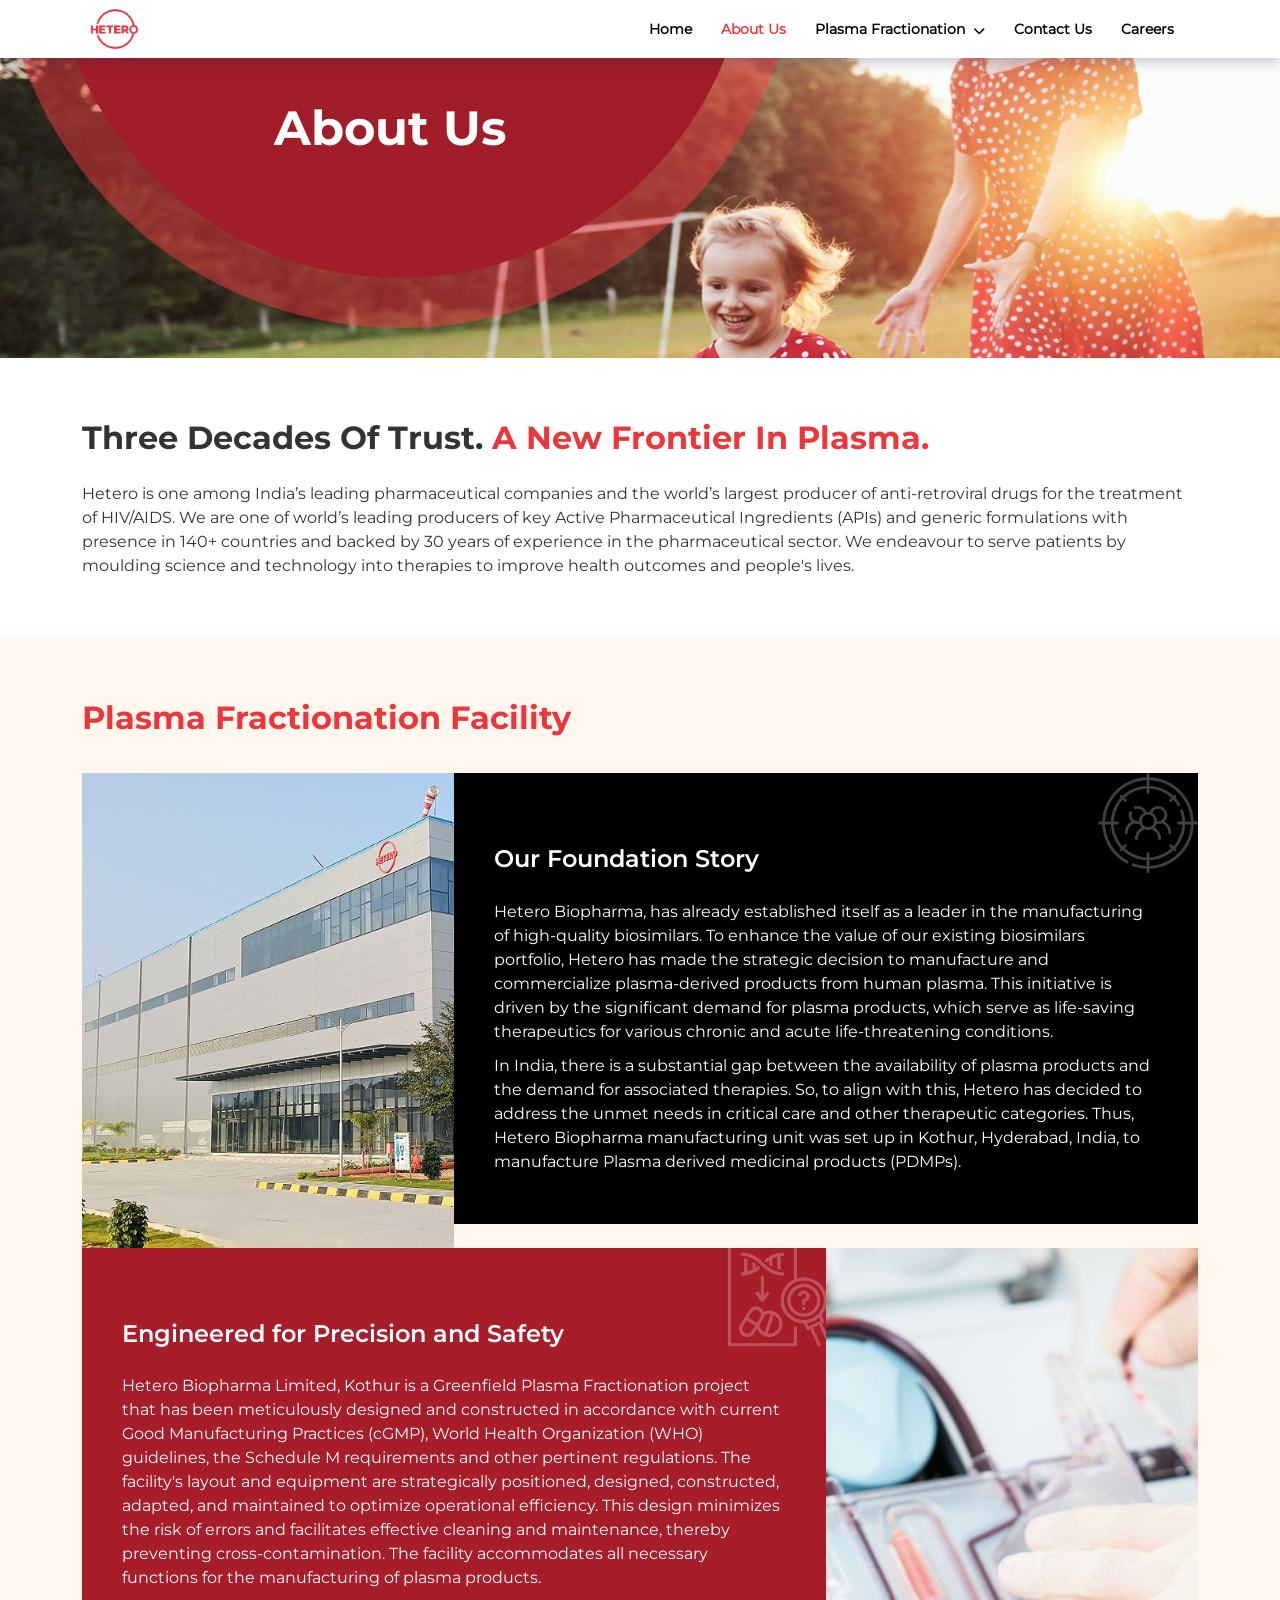
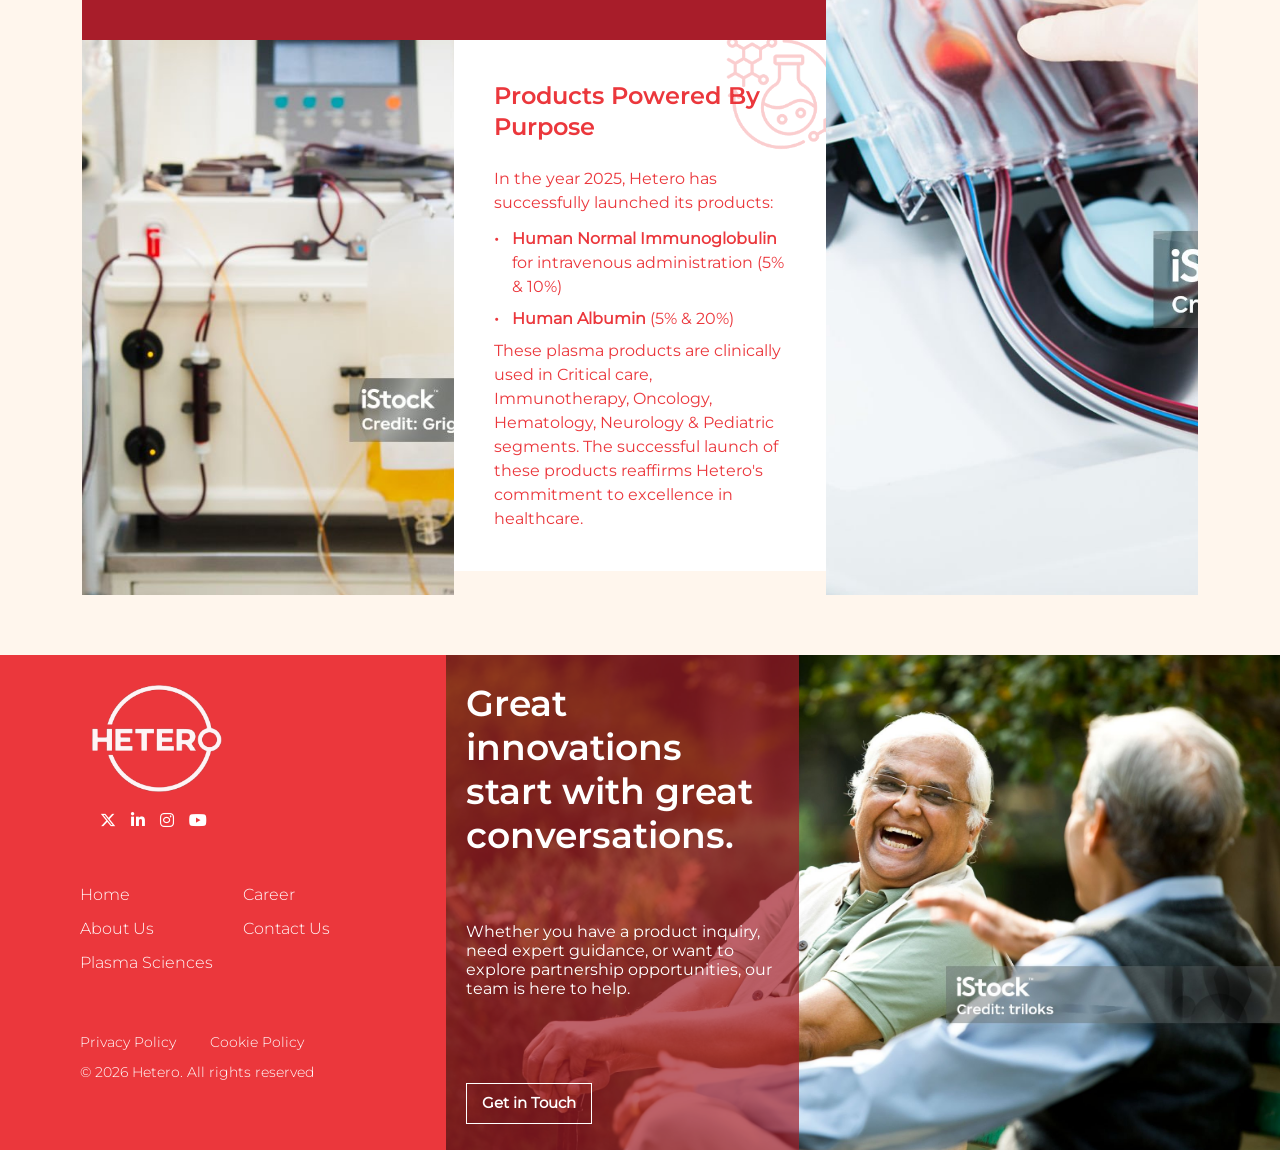
==== commit aa19117e: "pushed changes" ====
--- a/about.html
+++ b/about.html
@@ -58,13 +58,12 @@
                                     <li><a href="about.html" class="active">About Us</a></li>
                                     <li>
                                         <a href="#">
-                                            Manufacturing Process
+                                            Plasma Fractionation
                                             <i class="fas fa-chevron-down"></i>
                                         </a>
                                         <ul class="smlmenu">
                                             <li><a href="plasma.html#plasma-fractionation">Plasma Fractionation</a></li>
-                                            <li><a href="plasma.html#manufacturing-process">Manufacturing Process</a>
-                                            </li>
+                                            <li><a href="plasma.html#manufacturing-process">Manufacturing Process</a></li>
                                             <li><a href="products.html">Our Products</a></li>
                                         </ul>
                                     </li>
@@ -91,7 +90,7 @@
                     <li><a href="index.html">Home</a></li>
                     <li><a href="about.html" class="active">About Us</a></li>
                     <li class="mobile-dropdown">
-                        <a href="#" class="mobile-dropdown-toggle">Manufacturing Process <i
+                        <a href="#" class="mobile-dropdown-toggle">Plasma Fractionation <i
                                 class="fas fa-chevron-down arrow"></i></a>
                         <div class="mobile-submenu">
                             <a href="plasma.html#plasma-fractionation">Plasma Fractionation</a>
